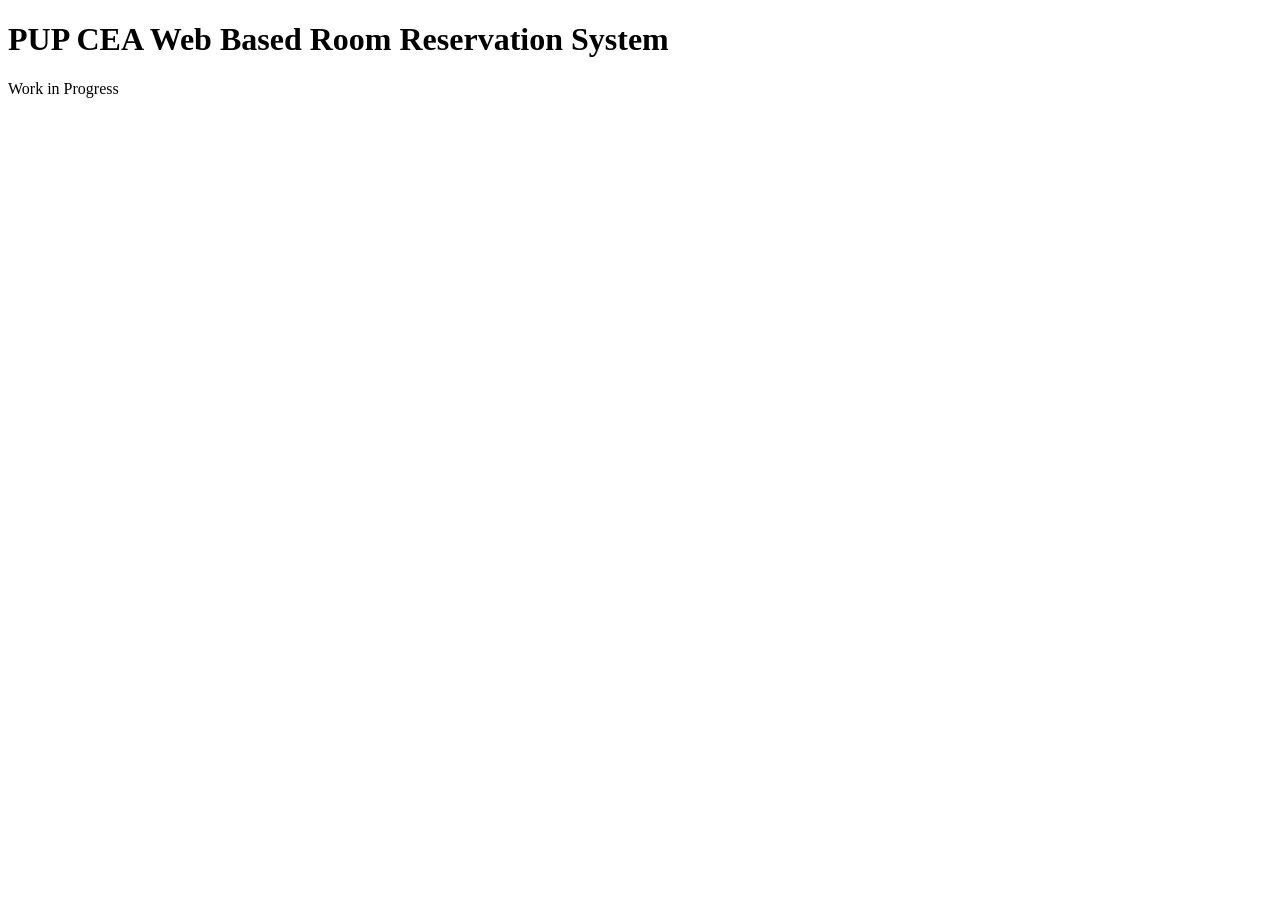
==== index.html @ fb1fd467 "empty home page" ====
<!DOCTYPE html>
<html>
<head>
    <title>PUP CEA Web Based Room Reservation System</title>
</head>
<body>

    <h1>PUP CEA Web Based Room Reservation System</h1>
    <p>Work in Progress</p>

</body>
</html>
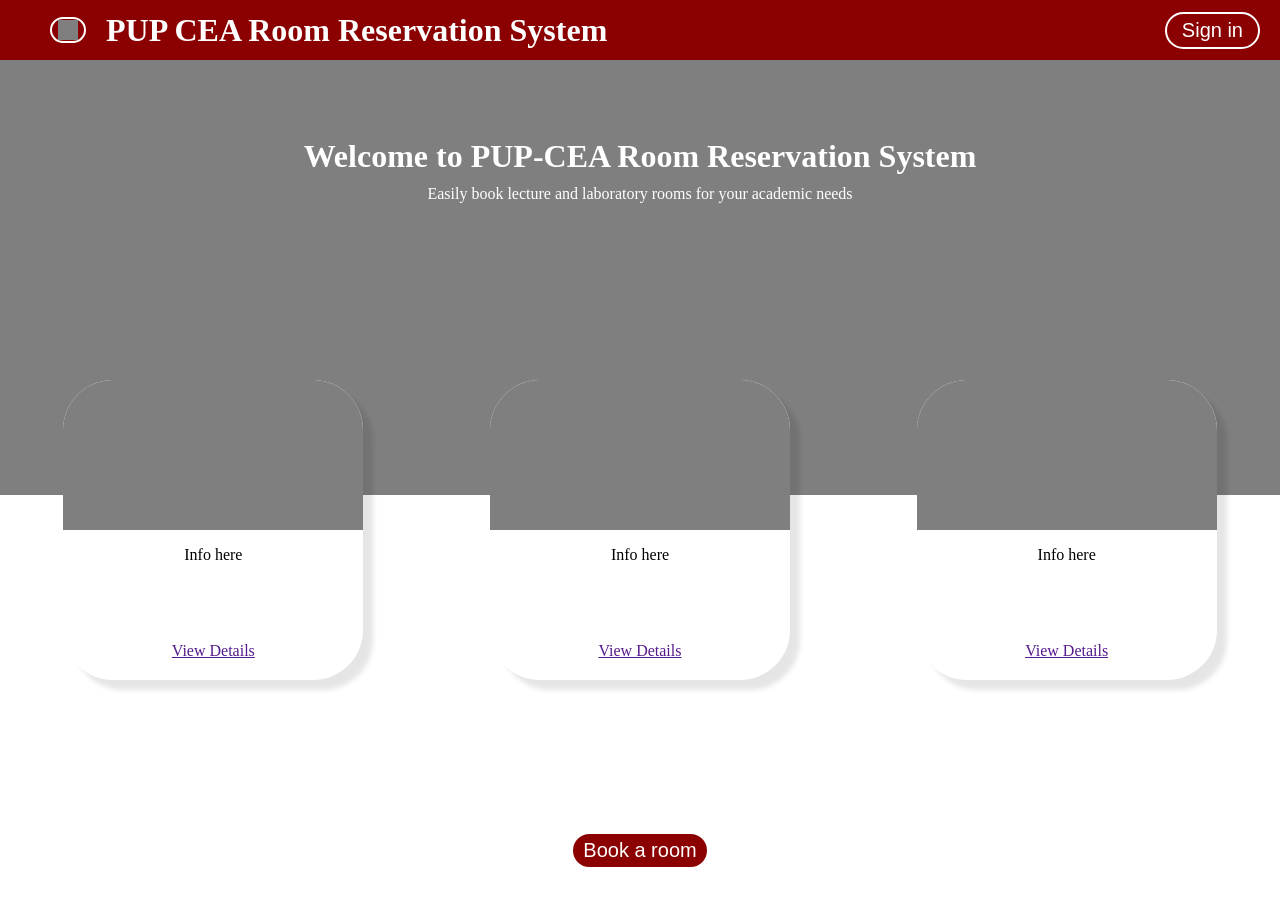
==== commit 5ef3a862: "visual only with no pics yet" ====
--- a/index.html
+++ b/index.html
@@ -1,12 +1,74 @@
 <!DOCTYPE html>
 <html>
-<head>
-    <title>PUP CEA Web Based Room Reservation System</title>
-</head>
-<body>
 
-    <h1>PUP CEA Web Based Room Reservation System</h1>
-    <p>Work in Progress</p>
+    <head>
+        <meta charset="UTF-8">
+        <meta name="viewport" content=""width=device-width, initial-scale="1.0">
+        <title>
+            PUP CEA Room Reservation System
+        </title>
+        <link rel="stylesheet" href="style.css">
+    </head>
 
-</body>
+    <body>
+
+        <header>
+            <div id="home_button">
+                <button>
+                    <img src="img/placeholder.png" alt="icon">
+                </button>
+            </div>
+            <h1 id="webname">PUP CEA Room Reservation System</h1>
+            <div id="sign_in">
+                <a href=""> <!-- put the link of the login interface in href ex. login_interface.html-->
+                <button id="sign_in_button">Sign in</button>
+                </a>
+            </div>
+        </header>
+
+        <main>
+            <div id="bg">
+            </div>
+            <div id="intro">
+                <h1 class="white_text">
+                    Welcome to PUP-CEA Room Reservation System
+                </h1>
+                <p class="white_text">
+                    Easily book lecture and laboratory rooms for your academic needs
+                </p>
+            </div>
+            <div id="content">
+                <div class="card" id="lec_room">
+                    <img src="img/placeholder.png" alt="This is a picture of the lecture room">
+                    <p>
+                        Info here
+                    </p>
+                    <a class="detail_hl" href="">View Details</a>
+                </div>
+
+                <div class="card" id="lab_room">
+                    <img src="img/placeholder.png" alt="This is a picture of the laboratory room">
+                    <p>
+                        Info here
+                    </p>
+                    <a class="detail_hl" href="">View Details</a>
+                </div>
+
+                <div class="card" id="fac_room">
+                    <img src="img/placeholder.png" alt="This is a picture of the faculty room">
+                    <p>
+                        Info here
+                    </p>
+                    <a class="detail_hl" href="">View Details</a>
+                </div>
+            </div>
+        </main>
+
+        <footer>
+            <div id="book_button">
+                <button id="book_button">Book a room</button>
+            </div>
+        </footer>
+
+    </body>
 </html>
--- a/style.css
+++ b/style.css
@@ -0,0 +1,131 @@
+html{
+    margin: 0px;
+    padding: 0px;
+}
+body{
+    margin: 0px;
+    padding: 0px;
+    min-height: 100vh;
+    display: flex;
+    flex-direction: column;
+}
+header{
+    background-color: darkred;
+    display: flex;
+    align-items: center;
+    min-height: 60px;
+    z-index: 10;
+}
+img{
+    width: 100%;
+    height: auto;
+    object-fit: cover;
+    display: block
+}
+button{
+    background-color: darkred;
+    color: white; 
+    border: 2px solid white;
+    border-radius: 20px;
+}
+.white_text{
+    color: white;
+}
+#home_button{
+    margin-left: 50px;
+    margin-right: 10px;
+}
+#home_button img{
+    width: 20px;
+    height: 20px;
+}
+#webname{
+    background-color: darkred;
+    color: white;
+    margin: 10px;
+}
+#sign_in{
+    margin-left: auto;
+    margin-right: 20px;
+}
+#sign_in button{
+    font-size: 20px;
+    padding: 5px 15px;
+}
+main{
+    flex: 1;
+    display: flex;
+    flex-direction: column;
+    align-items: center;
+}
+#bg{
+    position: absolute;
+    top: 0;
+    left: 0;
+    width: 100%;
+    height: 55%;
+    background-image: url("img/placeholder.png");
+    background-size: cover;
+    background-position: top;
+    background-repeat: no-repeat;
+    z-index:0 ;
+}
+#intro{
+    flex: 1;
+    display: flex;
+    flex-direction: column;
+    align-items: center;
+    align-content: center;
+    justify-content: center;
+    z-index: 5;
+}
+#intro p{
+    margin: 0px;
+}
+#intro h1{
+    margin-bottom: 10px;
+}
+#content{
+    min-height: 60vh;
+    min-width: 100%;
+    margin-top: auto;
+    display: flex;
+    justify-content: space-around;
+    align-items: center;
+    align-content: center;
+    flex-wrap: wrap;
+    z-index: 5;
+}
+.card{
+    height: 300px;
+    width: 300px;
+    background-color: white;
+    border-radius: 50px;
+    display: flex;
+    flex-direction: column;
+    justify-content: center;
+    align-items: center;
+    overflow: hidden;
+    box-shadow: 10px 10px 5px 0px rgba(0, 0, 0, 0.1);
+}
+.card img{
+    width: 100%;
+    height: 150px;
+    object-fit: cover;
+}
+.detail_hl{
+    margin-top: auto;
+    margin-bottom: 20px;
+}
+footer{
+    display: flex;
+    justify-content: center;
+    align-items: center;
+    align-content: center;
+    flex-wrap: wrap;
+    min-height: 100px;
+}
+#book_button{
+    font-size: 20px;
+    padding: 5px 10px;
+}
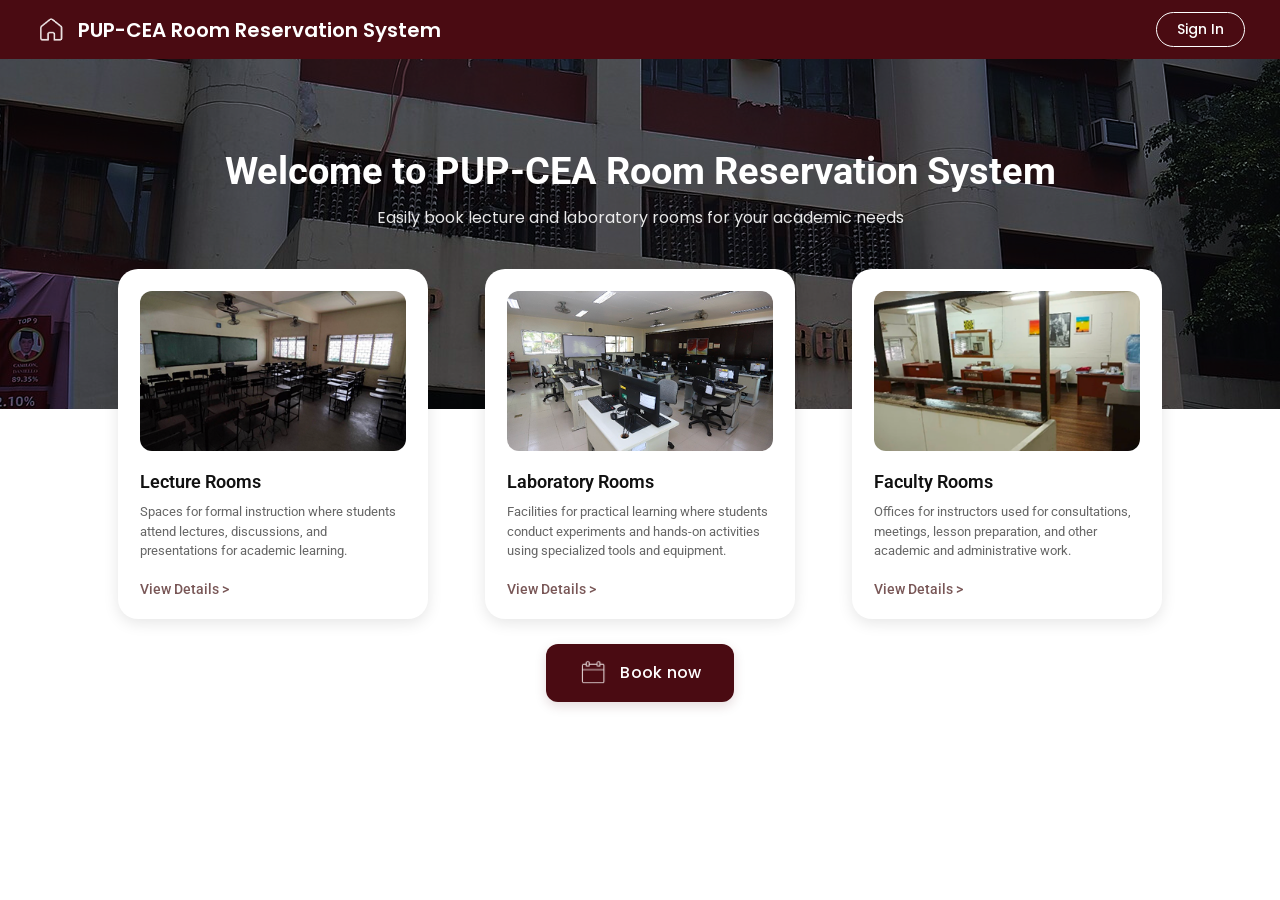
==== commit 4aa0b0e4: "Add files via upload" ====
--- a/index.html
+++ b/index.html
@@ -1,74 +1,235 @@
-<!DOCTYPE html>
-<html>
-
-    <head>
-        <meta charset="UTF-8">
-        <meta name="viewport" content=""width=device-width, initial-scale="1.0">
-        <title>
-            PUP CEA Room Reservation System
-        </title>
-        <link rel="stylesheet" href="style.css">
-    </head>
-
-    <body>
-
-        <header>
-            <div id="home_button">
-                <button>
-                    <img src="img/placeholder.png" alt="icon">
-                </button>
-            </div>
-            <h1 id="webname">PUP CEA Room Reservation System</h1>
-            <div id="sign_in">
-                <a href=""> <!-- put the link of the login interface in href ex. login_interface.html-->
-                <button id="sign_in_button">Sign in</button>
-                </a>
-            </div>
-        </header>
-
-        <main>
-            <div id="bg">
-            </div>
-            <div id="intro">
-                <h1 class="white_text">
-                    Welcome to PUP-CEA Room Reservation System
-                </h1>
-                <p class="white_text">
-                    Easily book lecture and laboratory rooms for your academic needs
-                </p>
-            </div>
-            <div id="content">
-                <div class="card" id="lec_room">
-                    <img src="img/placeholder.png" alt="This is a picture of the lecture room">
-                    <p>
-                        Info here
-                    </p>
-                    <a class="detail_hl" href="">View Details</a>
-                </div>
-
-                <div class="card" id="lab_room">
-                    <img src="img/placeholder.png" alt="This is a picture of the laboratory room">
-                    <p>
-                        Info here
-                    </p>
-                    <a class="detail_hl" href="">View Details</a>
-                </div>
-
-                <div class="card" id="fac_room">
-                    <img src="img/placeholder.png" alt="This is a picture of the faculty room">
-                    <p>
-                        Info here
-                    </p>
-                    <a class="detail_hl" href="">View Details</a>
-                </div>
-            </div>
-        </main>
-
-        <footer>
-            <div id="book_button">
-                <button id="book_button">Book a room</button>
-            </div>
-        </footer>
-
-    </body>
+<!DOCTYPE html>
+<html lang="en">
+<head>
+    <meta charset="UTF-8">
+    <meta name="viewport" content="width=device-width, initial-scale=1.0">
+    <title>PUP-CEA Room Reservation System</title>
+    
+    <link rel="preconnect" href="https://fonts.googleapis.com">
+    <link rel="preconnect" href="https://fonts.gstatic.com" crossorigin>
+    
+    <link rel="stylesheet" href="index.css">
+    
+    <style>
+        #details-section {
+            display: none;
+        }
+
+        table, th, td {
+            border: 1px solid black;
+            border-collapse: collapse;
+            padding: 8px;
+        }
+
+        .signin-container-overlay {
+            display: none;
+        }
+    </style>
+</head>
+<body>
+
+    <header class="navbar">
+        <div class="nav-brand" id="navHomeAction" style="cursor: pointer;">
+            <div class="home-icon">
+                <img src="images/home.png" class="home" alt="Home">
+            </div>
+            <h1 class="navbar-title">PUP-CEA Room Reservation System</h1>
+        </div>
+        <button class="signin" id="navbarSignInBtn">Sign In</button>
+    </header>
+
+    <section class="hero">
+        <div class="sign-in-overlay" id="heroTextContainer">   
+            <h2>Welcome to PUP-CEA Room Reservation System</h2>
+            <p>Easily book lecture and laboratory rooms for your academic needs</p>
+        </div>
+    </section>
+        
+    <div id="mainHomepageContent">
+        <div class="room-titles">
+            <div class="room-title">
+                <div class="card-img-holder">
+                    <img src="images/Lecture Room.png" alt="Lecture Rooms" class="card-img">
+                </div>
+                <div class="card-content">
+                    <h3>Lecture Rooms</h3>
+                    <p>Spaces for formal instruction where students attend lectures, discussions, and presentations for academic learning.</p>
+                    <button type="button" class="view-details-btn" onclick="showDetails('lectures')">
+                        View Details &gt;
+                    </button>
+                </div>
+            </div>
+
+            <div class="room-title">
+                <div class="card-img-holder">
+                    <img src="images/Laboratory Room.png" alt="Laboratory Rooms" class="card-img">
+                </div>
+                <div class="card-content">
+                    <h3>Laboratory Rooms</h3>
+                    <p>Facilities for practical learning where students conduct experiments and hands-on activities using specialized tools and equipment.</p>
+                    <button type="button" class="view-details-btn" onclick="showDetails('laboratory')">
+                        View Details &gt;
+                    </button>
+                </div>
+            </div>
+
+            <div class="room-title">
+                <div class="card-img-holder">
+                    <img src="images/Faculty Room.png" alt="Faculty Rooms" class="card-img">
+                </div>
+                <div class="card-content">
+                    <h3>Faculty Rooms</h3>
+                    <p>Offices for instructors used for consultations, meetings, lesson preparation, and other academic and administrative work.</p>
+                    <button type="button" class="view-details-btn" onclick="showDetails('faculty')">
+                        View Details &gt;
+                    </button>
+                </div>
+            </div>
+        </div>
+
+        <div class="book-now-container">
+            <button class="book-now-btn" id="mainBookNowBtn">
+                <img src="images/Book Now.png" alt="Book Now" class="book-now-icon">
+                Book now
+            </button>
+        </div>
+    </div>
+
+    <div class="signin-container-overlay" id="accountSignInCard">
+        <main class="signin-card">
+            <h2>Sign In</h2>
+            <form action="#" method="POST">
+                
+                <div class="form-group">
+                    <label for="email">Email</label>
+                    <div class="input-with-icon">
+                        <img src="images/email.png" class="input-icon" alt="Email Icon">
+                        <input type="email" id="email" name="email" placeholder="Enter your PUP webmail" required>
+                    </div>
+                </div>
+
+                <div class="form-group">
+                    <label for="password">Password</label>
+                    <div class="input-with-icon">
+                        <img src="images/password.png" class="input-icon" alt="Password Icon">
+                        <input type="password" id="password" name="password" placeholder="Enter your password" required>
+                        <img src="images/hide.png" class="password-toggle" id="passwordToggle" alt="Hide Password">
+                    </div>
+                </div>
+
+                <button type="submit" class="signin-submit-btn">Sign In</button>
+            </form>
+        </main>
+    </div>
+
+    <div id="details-section" class="modal-overlay">
+        <div class="modal-card">
+            <button type="button" class="back-arrow-btn" onclick="hideDetails()" aria-label="Go back">
+                &#8592;
+            </button>
+
+            <table class="modern-table">
+                <thead>
+                    <tr>
+                        <th>Room Code</th>
+                        <th>Room Name</th>
+                        <th>Floor</th>
+                        <th>Capacity</th>
+                        <th>Status</th>
+                        <th>Features</th>
+                    </tr>
+                </thead>
+                <tbody id="rooms-tbody"></tbody>
+            </table>
+        </div>
+    </div>
+
+    <script>
+
+        const navbarSignInBtn = document.querySelector('.signin'); // Targets navbar Sign In button
+        const mainBookNowBtn = document.querySelector('.book-now-btn'); // Targets main Book Now button
+        const homeIconBtn = document.querySelector('.home-icon'); // Targets local asset home icon container
+        
+        const mainHomepageContent = document.getElementById('mainHomepageContent');
+        const accountSignInCard = document.getElementById('accountSignInCard');
+        const heroTextContainer = document.getElementById('heroTextContainer');
+
+        const passwordToggle = document.getElementById('passwordToggle');
+        const passwordInput = document.getElementById('password');
+
+        function showSignInView() {
+            // Hide standard room categories & booking panels
+            mainHomepageContent.style.display = 'none';
+            // Reveal floating credential entry panel
+            accountSignInCard.style.display = 'block';
+            
+            // Transform text layout inside .sign-in-overlay block
+            heroTextContainer.innerHTML = `
+                <h2>Welcome Back!</h2>
+                <p>Sign in to continue to your account</p>
+            `;
+        }
+
+        function showHomeView() {
+            // Hide sign-in interface elements
+            accountSignInCard.style.display = 'none';
+            // Restore room display configurations
+            mainHomepageContent.style.display = 'block';
+            
+            // Revert banner context message back to system introduction
+            heroTextContainer.innerHTML = `
+                <h2>Welcome to PUP-CEA Room Reservation System</h2>
+                <p>Easily book lecture and laboratory rooms for your academic needs</p>
+            `;
+        }
+
+        navbarSignInBtn.addEventListener('click', showSignInView);
+        mainBookNowBtn.addEventListener('click', showSignInView);
+        
+        homeIconBtn.addEventListener('click', showHomeView);
+
+        passwordToggle.addEventListener('click', function () {
+            const isPassword = passwordInput.getAttribute('type') === 'password';
+            passwordInput.setAttribute('type', isPassword ? 'text' : 'password');
+            
+            if (isPassword) {
+                this.src = 'images/show.png'; 
+                this.alt = 'Show Password';
+            } else {
+                this.src = 'images/hide.png'; 
+                this.alt = 'Hide Password';
+            }
+        });
+
+        const roomData = {
+            lectures: [{ code: 'No data yet', name: 'No data yet', floor: 'No data yet', capacity: 'N/A', status: 'N/A', features: [] }],
+            laboratory: [{ code: 'No data yet', name: 'No data yet', floor: 'No data yet', capacity: 'N/A', status: 'N/A', features: [] }],
+            faculty: [{ code: 'No data yet', name: 'No data yet', floor: 'No data yet', capacity: 'N/A', status: 'N/A', features: [] }]
+        };
+
+        function showDetails(type) {
+            const tbody = document.getElementById('rooms-tbody');
+            tbody.innerHTML = '';
+
+            roomData[type].forEach(room => {
+                const row = document.createElement('tr');
+                row.innerHTML = `
+                    <td>${room.code}</td>
+                    <td>${room.name}</td>
+                    <td>${room.floor}</td>
+                    <td>${room.capacity}</td>
+                    <td>${room.status}</td>
+                    <td>${room.features.join(', ') || 'None'}</td>
+                `;
+                tbody.appendChild(row);
+            });
+            document.getElementById('details-section').style.display = 'flex';
+        }
+
+        function hideDetails() {
+            document.getElementById('details-section').style.display = 'none';
+            document.getElementById('rooms-tbody').innerHTML = '';
+        }
+    </script>
+</body>
 </html>
--- a/index.css
+++ b/index.css
@@ -0,0 +1,530 @@
+@import url('https://fonts.googleapis.com/css2?family=Poppins:ital,wght@0,100;0,200;0,300;0,400;0,500;0,600;0,700;0,800;0,900;1,100;1,200;1,300;1,400;1,500;1,600;1,700;1,800;1,900&display=swap');
+@import url('https://fonts.googleapis.com/css2?family=Roboto:ital,wght@0,100..900;1,100..900&display=swap');
+
+html, body {
+    margin: 0;
+    padding: 0;
+    width: 100%;
+    overflow: hidden;
+}
+
+.navbar {
+    width: 100%;
+    box-sizing: border-box; 
+    background: #4A0B12;
+    padding: 12px 35px;     
+    display: flex;
+    justify-content: space-between; 
+    align-items: center;            
+}
+
+.nav-brand {
+    display: flex;
+    align-items: center;
+    gap: 10px;              
+    min-width: 0; 
+}
+
+
+.home {
+    width: 33px; 
+    height: 32px; 
+    display: block;
+}
+
+.home-icon {
+    cursor: pointer;
+    transition: transform 0.2s ease;
+}
+
+.home-icon:hover {
+    transform: scale(1.05); /* Soft bounce when hovering over the home button */
+}
+
+.navbar-title {
+    color: #FFF;
+    font-family: 'Poppins', sans-serif;
+    font-size: 20px;
+    font-weight: 600;
+    margin: 0;
+    line-height: normal;
+    white-space: nowrap;
+    overflow: hidden;
+    text-overflow: ellipsis;
+}
+
+.signin {
+    background: transparent;
+    color: white;
+    border: 1px solid white;
+    padding: 6px 20px;      
+    border-radius: 22px;    
+    font-family: 'Poppins', sans-serif;
+    font-size: 14px;        
+    font-weight: 500;
+    cursor: pointer;
+    transition: all 0.3s ease;
+    white-space: nowrap; 
+    flex-shrink: 0;     
+}
+
+.signin:hover {
+    background: white;
+    color: #4A0B12;
+}
+
+.hero{
+    width: 100%;
+    height: 350px;
+    background-image: url('images/CEA.png');
+    background-repeat: no-repeat;
+    background-position: center;
+    position: relative;
+}
+
+.overlay {
+    width: 100%;
+    height: 100%;
+    background-color: rgba(0, 0, 0, 0.4); 
+    box-sizing: border-box;
+
+    position: absolute;
+    top: 0;
+    left: 0;
+    
+    padding-top: 100px;
+    padding-left: 0px;
+    text-align: center;
+}
+
+.hero h2 {
+    color: #FFFFFF;
+    font-family: 'Roboto', sans-serif;
+    font-size: 38px;
+    font-weight: 700;
+
+    margin: -10px auto 10px auto; 
+    width: 90%;
+    line-height: 1.2;
+}
+
+.hero p {
+    color: #FFFFFF;
+    font-family: 'Poppins', sans-serif;
+    font-size: 16px;
+    font-weight: 400;
+    margin: 0 auto;
+    width: 90%;
+    opacity: 0.9;
+}
+
+.room-titles {
+    max-width: 1100px;
+    margin: -60px auto 40px auto;
+    padding: 0 20px;
+    display: flex;
+    justify-content: center;
+    gap: 30px;
+    position: relative;
+    z-index: 10;
+    box-sizing: border-box;
+}
+
+.room-titles {
+    max-width: 1200px;
+    
+    margin: -140px auto 40px auto; 
+    padding: 0 20px;
+    display: flex;
+    justify-content: center;
+
+    gap: 57px; 
+    box-sizing: border-box;
+}
+
+.room-title {
+    background: #FFFFFF;
+    flex: 1;
+    max-width: 310px;
+    border-radius: 20px;
+    box-shadow: 0px 4px 15px rgba(0, 0, 0, 0.1);
+    overflow: hidden;
+    display: flex;
+    flex-direction: column;
+    padding: 22px; 
+    box-sizing: border-box;
+}
+
+.card-img-holder {
+    width: 100%;
+    height: 160px;
+    overflow: hidden;
+    border-radius: 12px; 
+}
+
+.card-img {
+    width: 100%;
+    height: 100%;
+    object-fit: cover;
+}
+
+.card-content {
+    padding: 20px 0 0 0; 
+    display: flex;
+    flex-direction: column;
+}
+
+.card-content h3 {
+    font-family: 'Roboto', sans-serif;
+    font-size: 18px;
+    color: #111111;
+    margin: 0 0 10px 0; 
+    font-weight: 600;
+}
+
+.card-content p {
+    font-family: 'Roboto', sans-serif;
+    font-size: 13px;
+    color: #666666;
+    line-height: 1.5;
+    margin: 0 0 20px 0;
+}
+
+.view-details-btn {
+    background: transparent;
+    border: none;
+    padding: 0;
+    margin: 0;
+    
+    color: #795757;
+    font-family: 'Roboto', sans-serif;
+    font-size: 14px;
+    font-weight: 500;
+    text-align: left;
+    
+    cursor: pointer;
+    display: inline-flex;
+    align-items: center;
+    transition: color 0.2s ease;
+}
+
+.view-details-btn:hover {
+    color: #111111; 
+    text-decoration: underline;
+}
+
+.book-now-container {
+    width: 100%;
+    display: flex;
+    justify-content: center;
+    margin: -15px 0 60px 0; 
+}
+
+.book-now-btn {
+    background: #4A0B12; 
+    color: #FFFFFF;
+    border: none;
+    
+    padding: 14px 32px;
+    border-radius: 12px; 
+    
+    font-family: 'Poppins', sans-serif;
+    font-size: 16px;
+    font-weight: 500;
+    letter-spacing: 0.3px;
+    
+    display: flex;
+    align-items: center;
+    justify-content: center;
+    gap: 12px;
+    
+    cursor: pointer;
+    box-shadow: 0px 4px 12px rgba(74, 11, 18, 0.15); 
+    transition: all 0.25s ease-in-out;
+}
+
+.book-now-btn:hover {
+    background: #36070c; 
+    box-shadow: 0px 6px 16px rgba(74, 11, 18, 0.25);
+    transform: translateY(-1px); 
+}
+
+.book-now-icon {
+    width: 30px;
+    height: 30px;
+    object-fit: contain; 
+    display: block;
+}
+
+.modal-overlay {
+    position: fixed;
+    top: 0;
+    left: 0;
+    width: 100%;
+    height: 100%;
+    background-color: rgba(0, 0, 0, 0.4);
+    backdrop-filter: blur(4px);
+    z-index: 1000;
+    display: none;
+    align-items: center;
+    justify-content: center;
+}
+
+.modal-card {
+    background: #FFFFFF;
+    width: 85%;
+    max-width: 900px;
+    border-radius: 4px;
+    box-shadow: 0px 10px 30px rgba(0, 0, 0, 0.2);
+    padding: 24px;
+    position: relative;
+    box-sizing: border-box;
+}
+
+.back-arrow-btn {
+    position: absolute;
+    top: -20px;
+    right: -50px;
+    width: 40px;
+    height: 40px;
+    border-radius: 50%;
+    background: #FFFFFF;
+    border: none;
+    color: #111111;
+    font-size: 20px;
+    font-weight: bold;
+    cursor: pointer;
+    display: flex;
+    align-items: center;
+    justify-content: center;
+    box-shadow: 0px 4px 10px rgba(0, 0, 0, 0.15);
+    transition: transform 0.2s ease, background-color 0.2s ease;
+}
+
+.back-arrow-btn:hover {
+    transform: scale(1.05);
+    background-color: #f5f5f5;
+}
+
+.modern-table {
+    width: 100%;
+    border-collapse: collapse;
+    font-family: 'Roboto', sans-serif;
+    text-align: left;
+}
+
+.modern-table th {
+    font-size: 13px;
+    font-weight: 700;
+    color: #111111;
+    padding: 16px 12px;
+    border-bottom: 2px solid #EEEEEE;
+}
+
+.modern-table td {
+    font-size: 14px;
+    color: #444444;
+    padding: 18px 12px;
+    border-bottom: 1px solid #EAEAEA;
+}
+
+.modern-table tbody tr:nth-child(even) {
+    background-color: #FCFCFC;
+}
+
+.login-container {
+    display: flex;
+    justify-content: center;
+    align-items: center;
+    min-height: 70vh; 
+    background-color: #f9f9f9;
+    font-family: 'Poppins', sans-serif;
+    padding: 20px;
+}
+
+.login-card {
+    background: #FFFFFF;
+    padding: 35px;
+    border-radius: 16px;
+    box-shadow: 0px 4px 20px rgba(0, 0, 0, 0.08);
+    width: 100%;
+    max-width: 400px;
+    box-sizing: border-box;
+}
+
+.login-card h2 {
+    color: #4A0B12;
+    margin: 0 0 24px 0;
+    font-size: 22px;
+    text-align: center;
+    font-weight: 600;
+}
+
+.form-group {
+    margin-bottom: 18px;
+}
+
+.form-group label {
+    display: block;
+    margin-bottom: 6px;
+    font-size: 13px;
+    font-weight: 500;
+    color: #333333;
+}
+
+.form-group input {
+    width: 100%;
+    padding: 12px;
+    border: 1px solid #DDDDDD;
+    border-radius: 8px;
+    box-sizing: border-box;
+    font-size: 14px;
+    font-family: 'Roboto', sans-serif;
+    transition: border-color 0.2s;
+}
+
+.form-group input:focus {
+    border-color: #4A0B12;
+    outline: none;
+}
+
+/* Submission Button Action Style Controls */
+.login-submit-btn {
+    width: 100%;
+    background: #4A0B12;
+    color: white;
+    border: none;
+    padding: 12px;
+    border-radius: 8px;
+    font-size: 15px;
+    font-weight: 500;
+    cursor: pointer;
+    margin-top: 10px;
+    transition: background 0.2s;
+}
+
+.login-submit-btn:hover {
+    background: #36070c;
+}
+
+.back-home {
+    display: block;
+    text-align: center;
+    margin-top: 20px;
+    font-size: 13px;
+    color: #666666;
+    text-decoration: none;
+}
+
+.back-home:hover {
+    text-decoration: underline;
+}/* --- Updated Sign-In Overlay Style --- */
+.sign-in-overlay {
+    width: 100%;
+    height: 100%;
+    background-color: rgba(0, 0, 0, 0.4); 
+    box-sizing: border-box;
+
+    position: absolute;
+    top: 0;
+    left: 0;
+    
+    padding-top: 100px;
+    padding-left: 0px;
+    text-align: center;
+}
+
+.signin-container-overlay {
+    position: absolute;
+    top: 250px;
+    left: 50%;
+    transform: translateX(-50%);
+    width: 100%;
+    max-width: 530px;
+    padding: 0 20px;
+    box-sizing: border-box;
+    z-index: 20;
+}
+
+.signin-card {
+    background: #FFFFFF;
+    padding: 40px 45px;
+    border-radius: 12px;
+    box-shadow: 0px 8px 30px rgba(0, 0, 0, 0.14);
+    width: 100%;
+    box-sizing: border-box;
+}
+
+.signin-card h2 {
+    color: #4A0B12;
+    margin: 0 0 35px 0;
+    font-size: 24px;
+    text-align: center;
+    font-weight: 700;
+    font-family: 'Roboto', sans-serif;
+}
+
+.input-with-icon {
+    position: relative;
+    display: flex;
+    align-items: center;
+}
+
+.input-with-icon .input-icon {
+    position: absolute;
+    left: 14px;
+    width: 20px;
+    height: 20px;
+    object-fit: contain;
+    user-select: none;
+    pointer-events: none;
+}
+
+.input-with-icon input {
+    width: 100%;
+    padding: 14px 45px 14px 46px;
+    border: 1px solid #CCCCCC;
+    border-radius: 6px;
+    font-size: 15px;
+    font-family: 'Roboto', sans-serif;
+    box-sizing: border-box;
+    transition: border-color 0.2s ease;
+}
+
+.input-with-icon input::placeholder {
+    color: #A9A9A9;
+}
+
+.input-with-icon input:focus {
+    border-color: #4A0B12;
+    outline: none;
+}
+
+.password-toggle {
+    position: absolute;
+    right: 15px;
+    width: 20px;
+    height: 20px;
+    object-fit: contain;
+    cursor: pointer;
+    user-select: none;
+}
+
+.signin-submit-btn {
+    width: 100%;
+    background: #4A0B12;
+    color: white;
+    border: none;
+    padding: 14px;
+    border-radius: 6px;
+    font-size: 16px;
+    font-weight: 600;
+    font-family: 'Roboto', sans-serif;
+    cursor: pointer;
+    margin-top: 15px;
+    transition: background 0.2s ease;
+}
+
+.signin-submit-btn:hover {
+    background: #33060a;
+}
